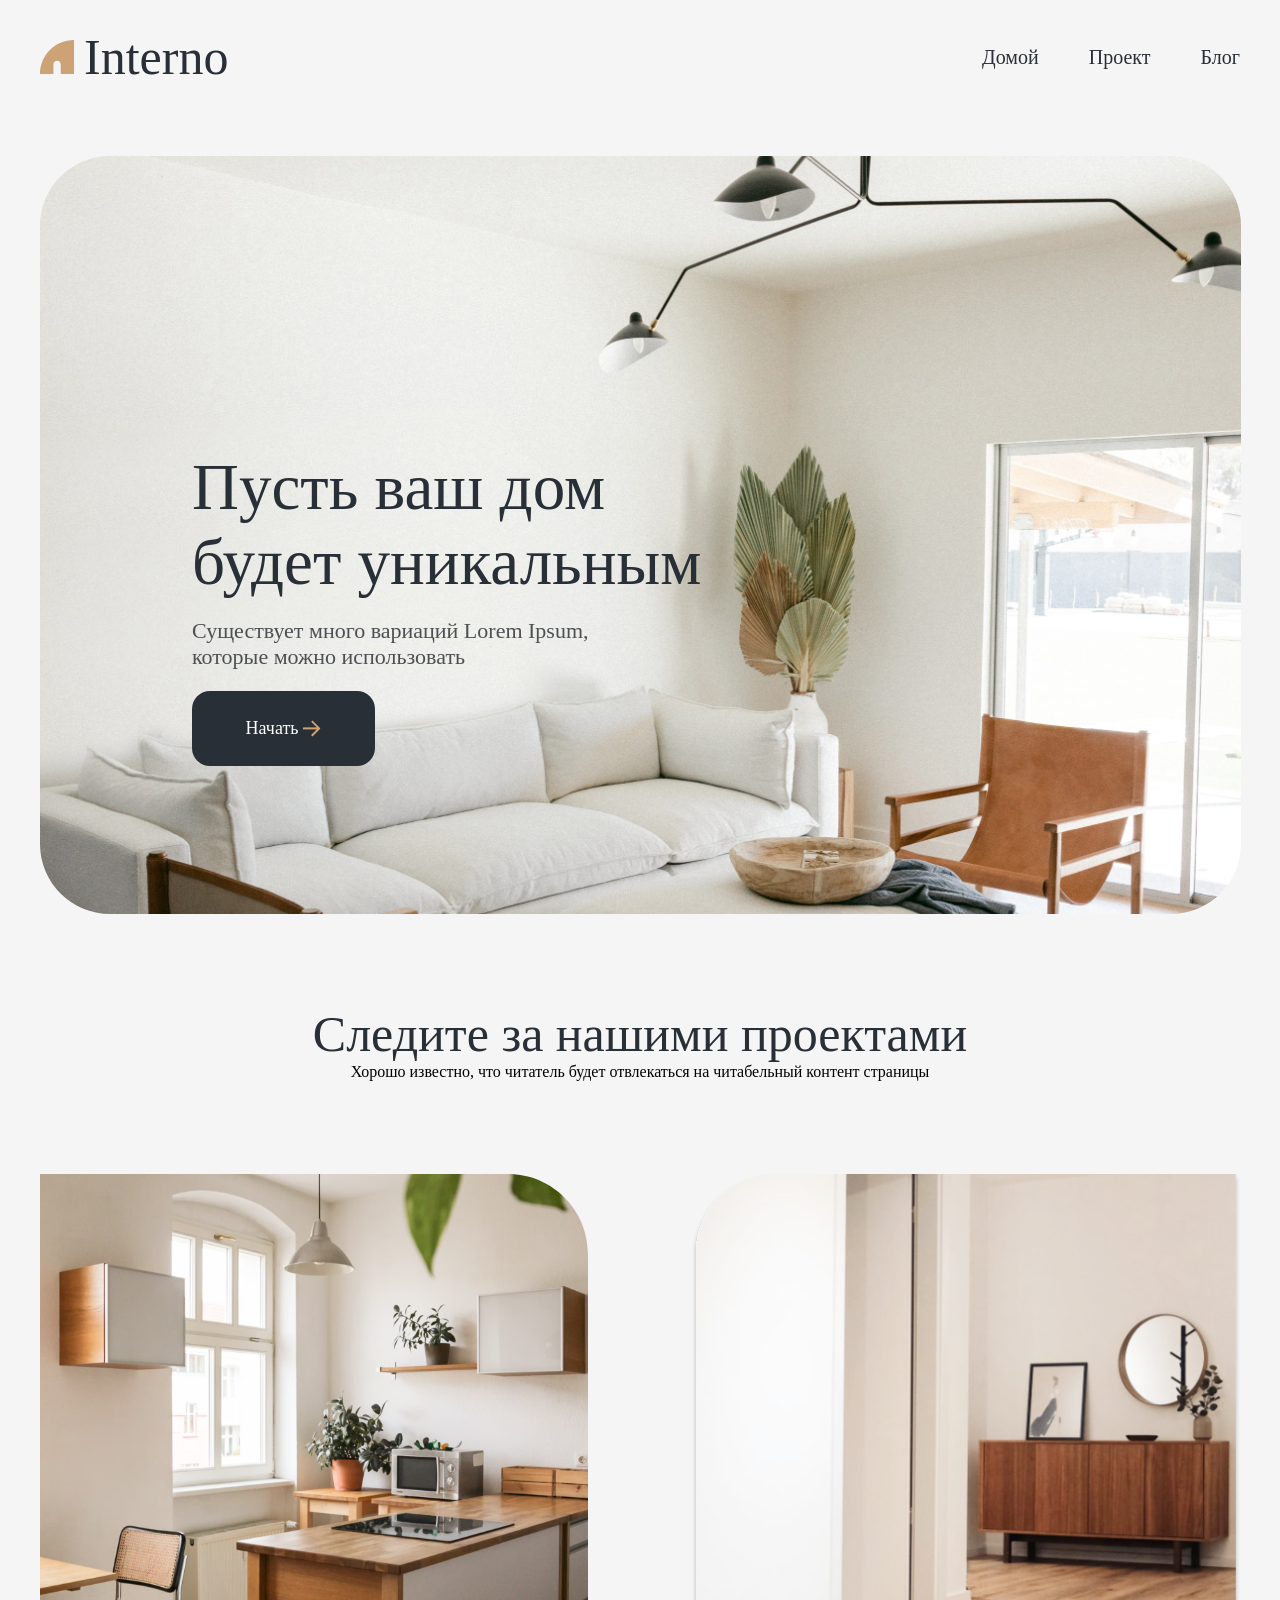
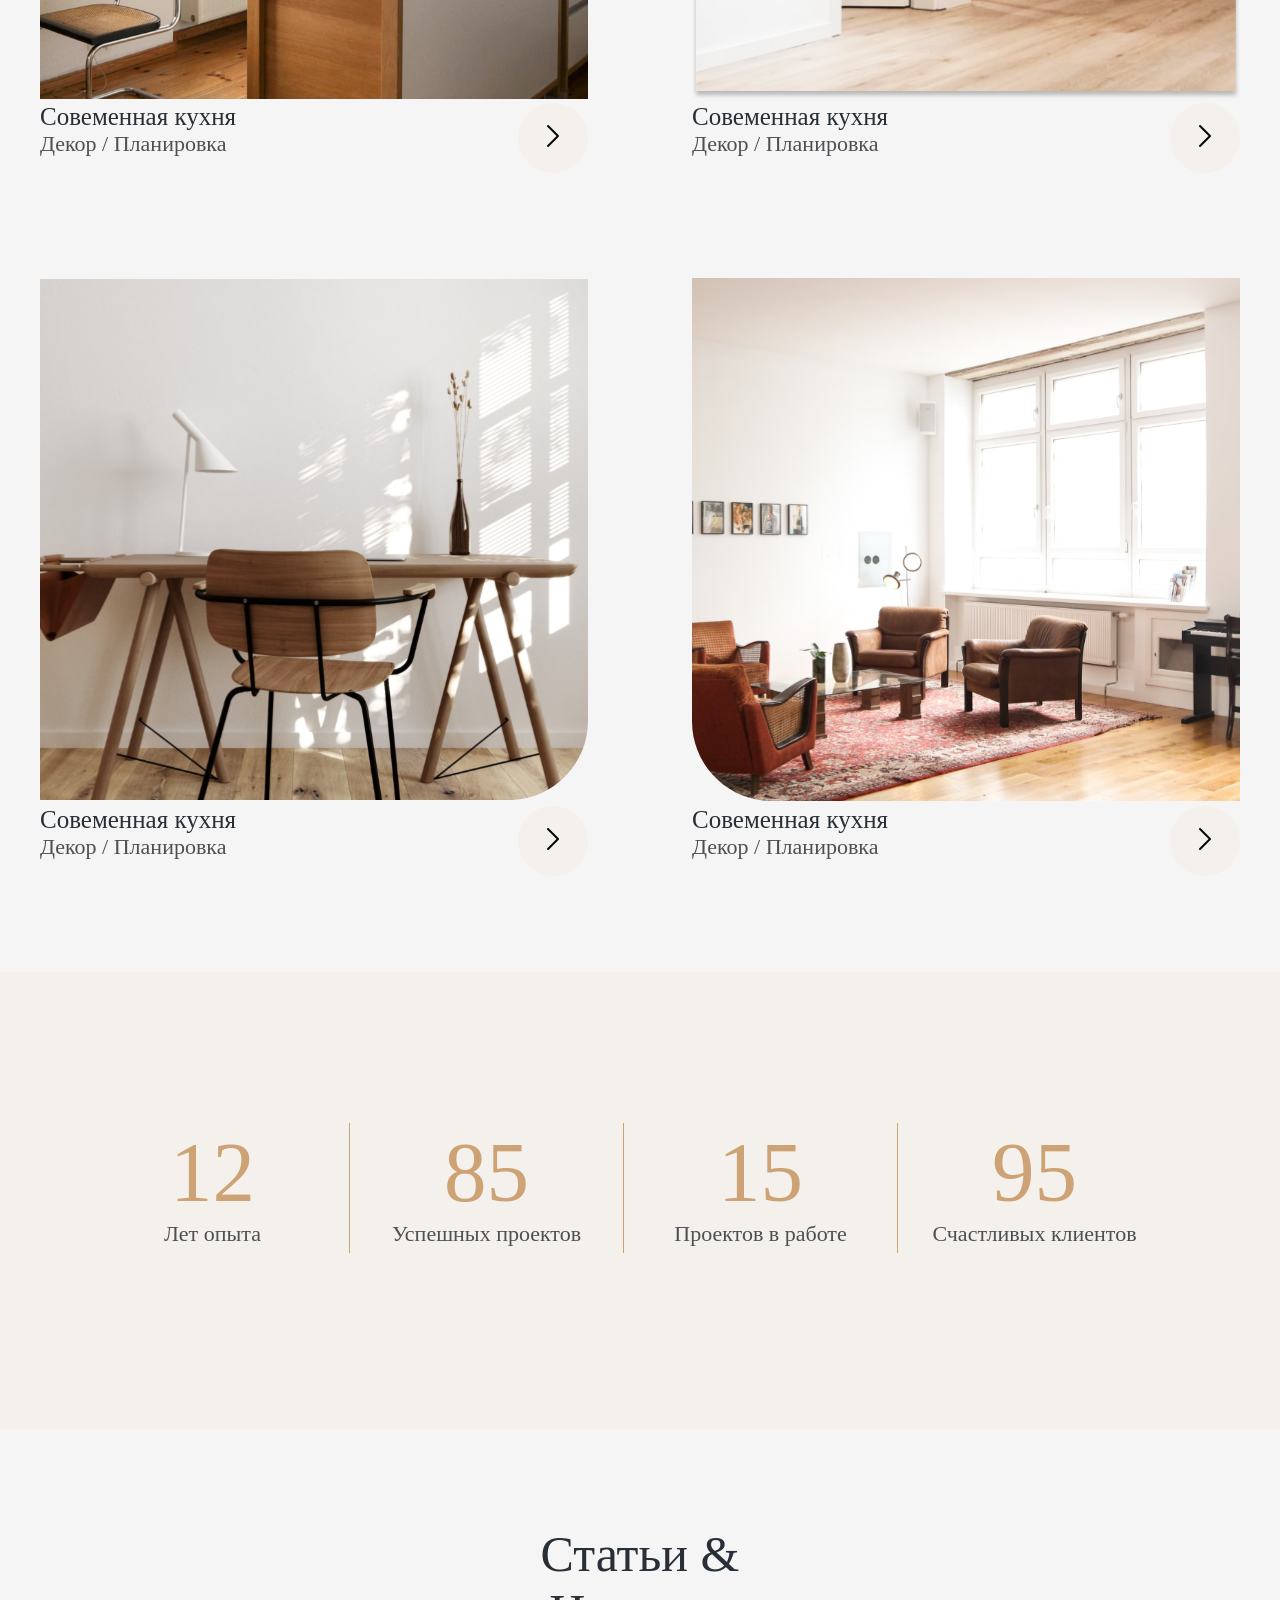
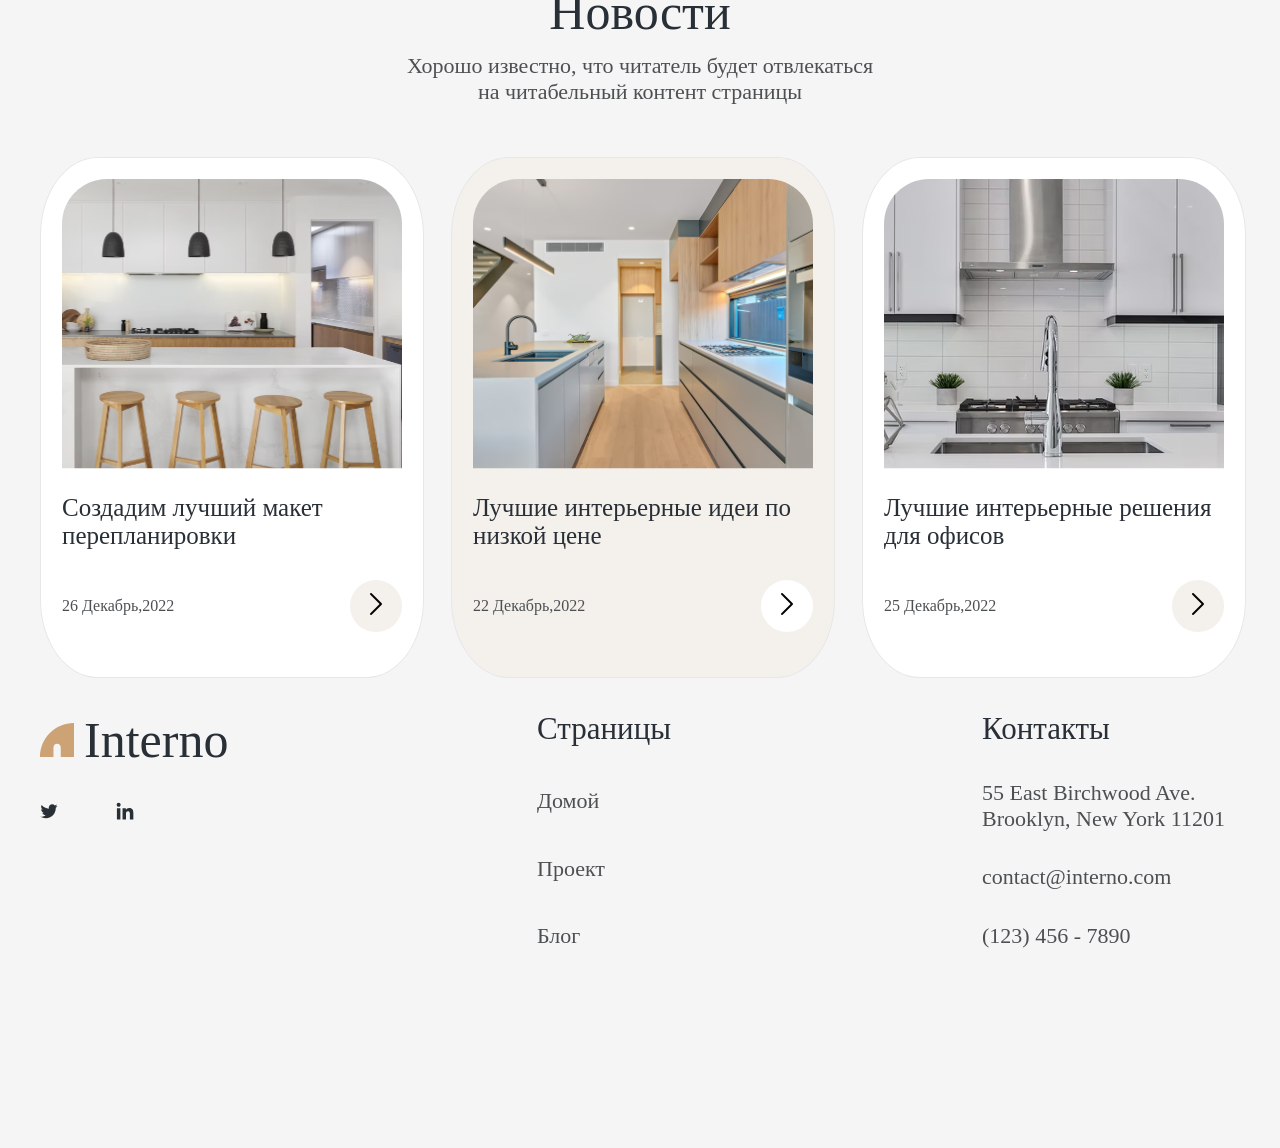
==== index.html @ eb4d1f4d "Add all files to remote repository" ====
<!DOCTYPE html>
<html lang="en">
  <head>
    <meta charset="UTF-8" />
    <meta name="viewport" content="width=device-width, initial-scale=1.0" />
    <title>Document</title>
    <link rel="stylesheet" href="style.css" />
  </head>
  <body>
    <div class="box-content">
      <nav class="nav container">
        <div class="nav_header">
          <img src="Img/Logo.svg" alt="" class="nav_logo" />
          <div class="nav_name">Interno</div>
        </div>
        <div class="nav_items">
          <a href="#" class="nav_item">Домой</a>
          <a href="#" class="nav_item">Проект</a>
          <a href="#" class="nav_item">Блог</a>
        </div>
      </nav>
      <div class="home container">
        <img src="Img/Images.svg" alt="" / class="home_img">
        <div class="home_content">
          <p class="home_heading">Пусть ваш дом будет уникальным</p>
          <p class="home_info">
            Существует много вариаций Lorem Ipsum, которые можно использовать
          </p>
          <button class="home_btn">
            Начать
            <img src="Img/Vector.png" alt="" class="home_arrow" />
          </button>
        </div>
      </div>
      <div class="proj_section-heading container">
        <p class="proj_heading">Следите за нашими проектами</p>
        <p class="proj_content">
          Хорошо известно, что читатель будет отвлекаться на читабельный контент
          страницы
        </p>
      </div>
      <div class="project container">
        <div class="project_items">
          <img src="Img/Proj1.svg" alt="" class="project_img" />
          <div class="project_item_container">
            <div class="project_item-content">
              <h4 class="project_item-name">Совеменная кухня</h4>
              <p class="project_item-info">Декор / Планировка</p>
            </div>
            <button class="project_item-button">
              <img src="Img/arrow.png" alt="" class="project_btn-arrow" />
            </button>
          </div>
        </div>
        <div class="project_items">
          <img src="Img/Proj2.svg" alt="" class="project_img" />
          <div class="project_item_container">
            <div class="project_item-content">
              <h4 class="project_item-name">Совеменная кухня</h4>
              <p class="project_item-info">Декор / Планировка</p>
            </div>
            <button class="project_item-button">
              <img src="Img/arrow.png" alt="" class="project_btn-arrow" />
            </button>
          </div>
        </div>
        <div class="project_items">
          <img src="Img/Proj3.svg" alt="" class="project_img" />
          <div class="project_item_container">
            <div class="project_item-content">
              <h4 class="project_item-name">Совеменная кухня</h4>
              <p class="project_item-info">Декор / Планировка</p>
            </div>
            <button class="project_item-button">
              <img src="Img/arrow.png" alt="" class="project_btn-arrow" />
            </button>
          </div>
        </div>
        <div class="project_items">
          <img src="Img/Proj4.svg" alt="" class="project_img" />
          <div class="project_item_container">
            <div class="project_item-content">
              <h4 class="project_item-name">Совеменная кухня</h4>
              <p class="project_item-info">Декор / Планировка</p>
            </div>
            <button class="project_item-button">
              <img src="Img/arrow.png" alt="" class="project_btn-arrow" />
            </button>
          </div>
        </div>
      </div>
      <div class="achievments">
        <div class="achievments_box">
          <p class="achievments_number">12</p>
          <p class="achievments_descr">Лет опыта</p>
        </div>
        <div class="achievments_line"></div>
        <div class="achievments_box">
          <p class="achievments_number">85</p>
          <p class="achievments_descr">Успешных проектов</p>
        </div>
        <div class="achievments_line"></div>
        <div class="achievments_box">
          <p class="achievments_number">15</p>
          <p class="achievments_descr">Проектов в работе</p>
        </div>
        <div class="achievments_line"></div>
        <div class="achievments_box">
          <p class="achievments_number">95</p>
          <p class="achievments_descr">Счастливых клиентов</p>
        </div>
      </div>
      <div class="blog container">
        <div class="blog_content">
          <p class="blog_heading">Статьи & Новости</p>
          <p class="blog_info">
            Хорошо известно, что читатель будет отвлекаться на читабельный
            контент страницы
          </p>
        </div>
        <div class="blog_articles">
          <div class="blog_articles-item">
            <img src="Img/News1.svg" alt="" class="blog_articles-img" />
            <div class="blog_articles-heading">
              Создадим лучший макет перепланировки
            </div>
            <div class="blog_articles-footer">
              <div class="blog_articles-text">26 Декабрь,2022</div>
              <button class="blog_articles-btn">
                <img src="Img/arrow.png" alt="" class="blog_articles-arrow" />
              </button>
            </div>
          </div>
          <div class="blog_articles-item">
            <img src="Img/News2.svg" alt="" class="blog_articles-img" />
            <div class="blog_articles-heading">
              Лучшие интерьерные идеи по низкой цене
            </div>
            <div class="blog_articles-footer">
              <div class="blog_articles-text">22 Декабрь,2022</div>
              <button class="blog_articles-btn-2">
                <img src="Img/arrow.png" alt="" class="blog_articles-arrow" />
              </button>
            </div>
          </div>
          <div class="blog_articles-item">
            <img src="Img/News3.svg" alt="" class="blog_articles-img" />
            <div class="blog_articles-heading">
              Лучшие интерьерные решения для офисов
            </div>
            <div class="blog_articles-footer">
              <div class="blog_articles-text">25 Декабрь,2022</div>
              <button class="blog_articles-btn">
                <img src="Img/arrow.png" alt="" class="blog_articles-arrow" />
              </button>
            </div>
          </div>
        </div>
      </div>
      <footer class="footer container">
        <div class="footer_links">
          <div class="nav_header">
            <img src="Img/Logo.svg" alt="" class="nav_logo" />
            <div class="nav_name">Interno</div>
          </div>
          <div class="footer_websites">
            <img src="Img/twit.svg" alt="" />
            <img src="Img/inst.svg" alt="" />
          </div>
        </div>
        <div class="footer_pages">
          <ul>
            <li class="footer_pages-items">Страницы</li>
            <li class="footer_pages-items">Домой</li>
            <li class="footer_pages-items">Проект</li>
            <li class="footer_pages-items">Блог</li>
          </ul>
        </div>
        <div class="footer_contacts">
          <ul>
            <li class="footer_contacts-items">Контакты</li>
            <li class="footer_contacts-items">
              55 East Birchwood Ave. Brooklyn, New York 11201
            </li>
            <li class="footer_contacts-items">contact@interno.com</li>
            <li class="footer_contacts-items">(123) 456 - 7890</li>
          </ul>
        </div>
      </footer>
    </div>

    <script src="vue.js"></script>
  </body>
</html>
---- style.css ----
* {
  margin: 0;
  padding: 0;
  text-decoration: none;
  font-weight: 500;
  font-family: "Antic Didone", serif;
}

body {
  background-color: #f5f5f5;
}

ul, li {
  list-style-type: none;
}

.box-content {
  overflow: hidden;
}

.container {
  padding-left: calc(50% - 600px);
  padding-right: calc(50% - 600px);
}

.nav {
  margin-top: 32px;
  position: relative;
  display: flex;
  justify-content: space-between;
  align-items: center;
  height: 50px;
  gap: 700px;
}
.nav_header {
  display: flex;
  gap: 10px;
}
.nav_name {
  width: 133px;
  font-size: 50px;
  color: #292F36;
}
.nav_logo img {
  width: 34px;
  height: 34px;
}
.nav_items {
  display: flex;
  justify-content: space-between;
  width: 258px;
}
.nav_item {
  font-size: 20px;
  color: #292F36;
}

.home {
  margin-top: 74px;
  height: 758px;
}
.home_img {
  position: inherit;
}
.home_content {
  position: absolute;
  top: 50%;
  left: 15%;
}
.home_heading {
  color: #292F36;
  font-size: 65px;
  width: 525px;
  margin-bottom: 18px;
}
.home_info {
  color: #4D5053;
  font-size: 22px;
  width: 433px;
  margin-bottom: 21px;
}
.home_btn {
  color: #FFFFFF;
  font-size: 18px;
  border: none;
  border-radius: 18px;
  background-color: #292F36;
  width: 183px;
  height: 75px;
  display: flex;
  gap: 4.91px;
  align-items: center;
  justify-content: center;
}

.proj_section-heading {
  display: flex;
  flex-direction: column;
  text-align: center;
  margin-top: 91px;
  margin-bottom: 93px;
}

.proj_heading {
  font-size: 50px;
  color: #292F36;
}

.proj_info {
  font-size: 22px;
  color: #4D5053;
}

.project {
  display: flex;
  flex-wrap: wrap;
  gap: 104px;
}
pos .project_items {
  width: 619px;
  height: 549px;
}
.project_item_container {
  display: flex;
  justify-content: space-between;
  flex-wrap: wrap;
  gap: 104px;
}
.project_img {
  height: 525px;
  width: 548px;
}
.project_item-info {
  color: #4D5053;
  font-size: 22px;
}
.project_item-name {
  color: #292F36;
  font-size: 25px;
}
.project_item-button {
  background-color: #F4F0EC;
  border: none;
  width: 70px;
  height: 70px;
  border-radius: 100px;
}
.project__btn-arrow {
  height: 18px;
  width: 8px;
}

.achievments {
  display: flex;
  justify-content: center;
  align-self: center;
  height: 457px;
  background-color: #F4F0EC;
  margin-top: 96px;
}
.achievments_number {
  color: #CDA274;
  font-size: 85px;
}
.achievments_descr {
  color: #4D5053;
  font-size: 22px;
}
.achievments_box {
  margin-top: 151px;
  width: 207px;
  text-align: center;
  margin-right: 33px;
}
.achievments_line {
  margin-top: 151px;
  width: 1px;
  height: 130px;
  background-color: #CDA274;
  margin-right: 33px;
}

.blog_content {
  margin-top: 96px;
  margin-bottom: 52px;
  display: flex;
  flex-direction: column;
  align-items: center;
  text-align: center;
}
.blog_heading {
  font-size: 50px;
  color: #292F36;
  width: 362px;
}
.blog_info {
  margin-top: 12px;
  width: 481px;
  font-size: 22px;
  color: #4D5053;
}
.blog_articles {
  height: 521px;
  display: flex;
  gap: 27px;
}
.blog_articles-item {
  border: 1px solid #E7E7E7;
  background-color: #F4F0EC;
  border-radius: 15%;
  width: 382px;
}
.blog_articles-item:first-child {
  background-color: #FFFFFF;
  border: 1px solid #E7E7E7;
  border-radius: 15%;
  width: 382px;
}
.blog_articles-item:last-child {
  background-color: #FFFFFF;
  border: 1px solid #E7E7E7;
  border-radius: 15%;
  width: 382px;
}
.blog_articles-img {
  padding: 21px 21px 21px 21px;
}
.blog_articles-heading {
  font-size: 25px;
  color: #292F36;
  margin: 0 21px;
}
.blog_articles-footer {
  margin: 30px 21px 21px 21px;
  display: flex;
  align-items: center;
  justify-content: space-between;
}
.blog_articles-text {
  font-size: 16px;
  color: #4D5053;
}
.blog_articles-btn {
  width: 52px;
  height: 52px;
  background-color: #F4F0EC;
  border-radius: 50%;
  border: none;
}
.blog_articles-btn-2 {
  width: 52px;
  height: 52px;
  background-color: #FFFFFF;
  border-radius: 50%;
  border: none;
}

.footer {
  margin-top: 33px;
  display: flex;
  justify-content: space-between;
  height: 437px;
}
.footer_links {
  display: flex;
  flex-direction: column;
}
.footer_websites img {
  margin-top: 31px;
  margin-right: 54px;
  width: 18px;
  height: 22px;
}
.footer_pages {
  width: 125px;
}
.footer_pages-items {
  font-size: 22px;
  color: #4D5053;
}
.footer_pages ul {
  display: flex;
  flex-direction: column;
  justify-content: space-between;
  height: 238px;
}
.footer_pages-items:first-child {
  font-size: 31px;
  color: #292F36;
}
.footer_contacts {
  width: 258px;
}
.footer_contacts-items {
  font-size: 22px;
  color: #4D5053;
}
.footer_contacts ul {
  display: flex;
  flex-direction: column;
  justify-content: space-between;
  height: 238px;
}
.footer_contacts-items:first-child {
  font-size: 31px;
  color: #292F36;
}/*# sourceMappingURL=style.css.map */
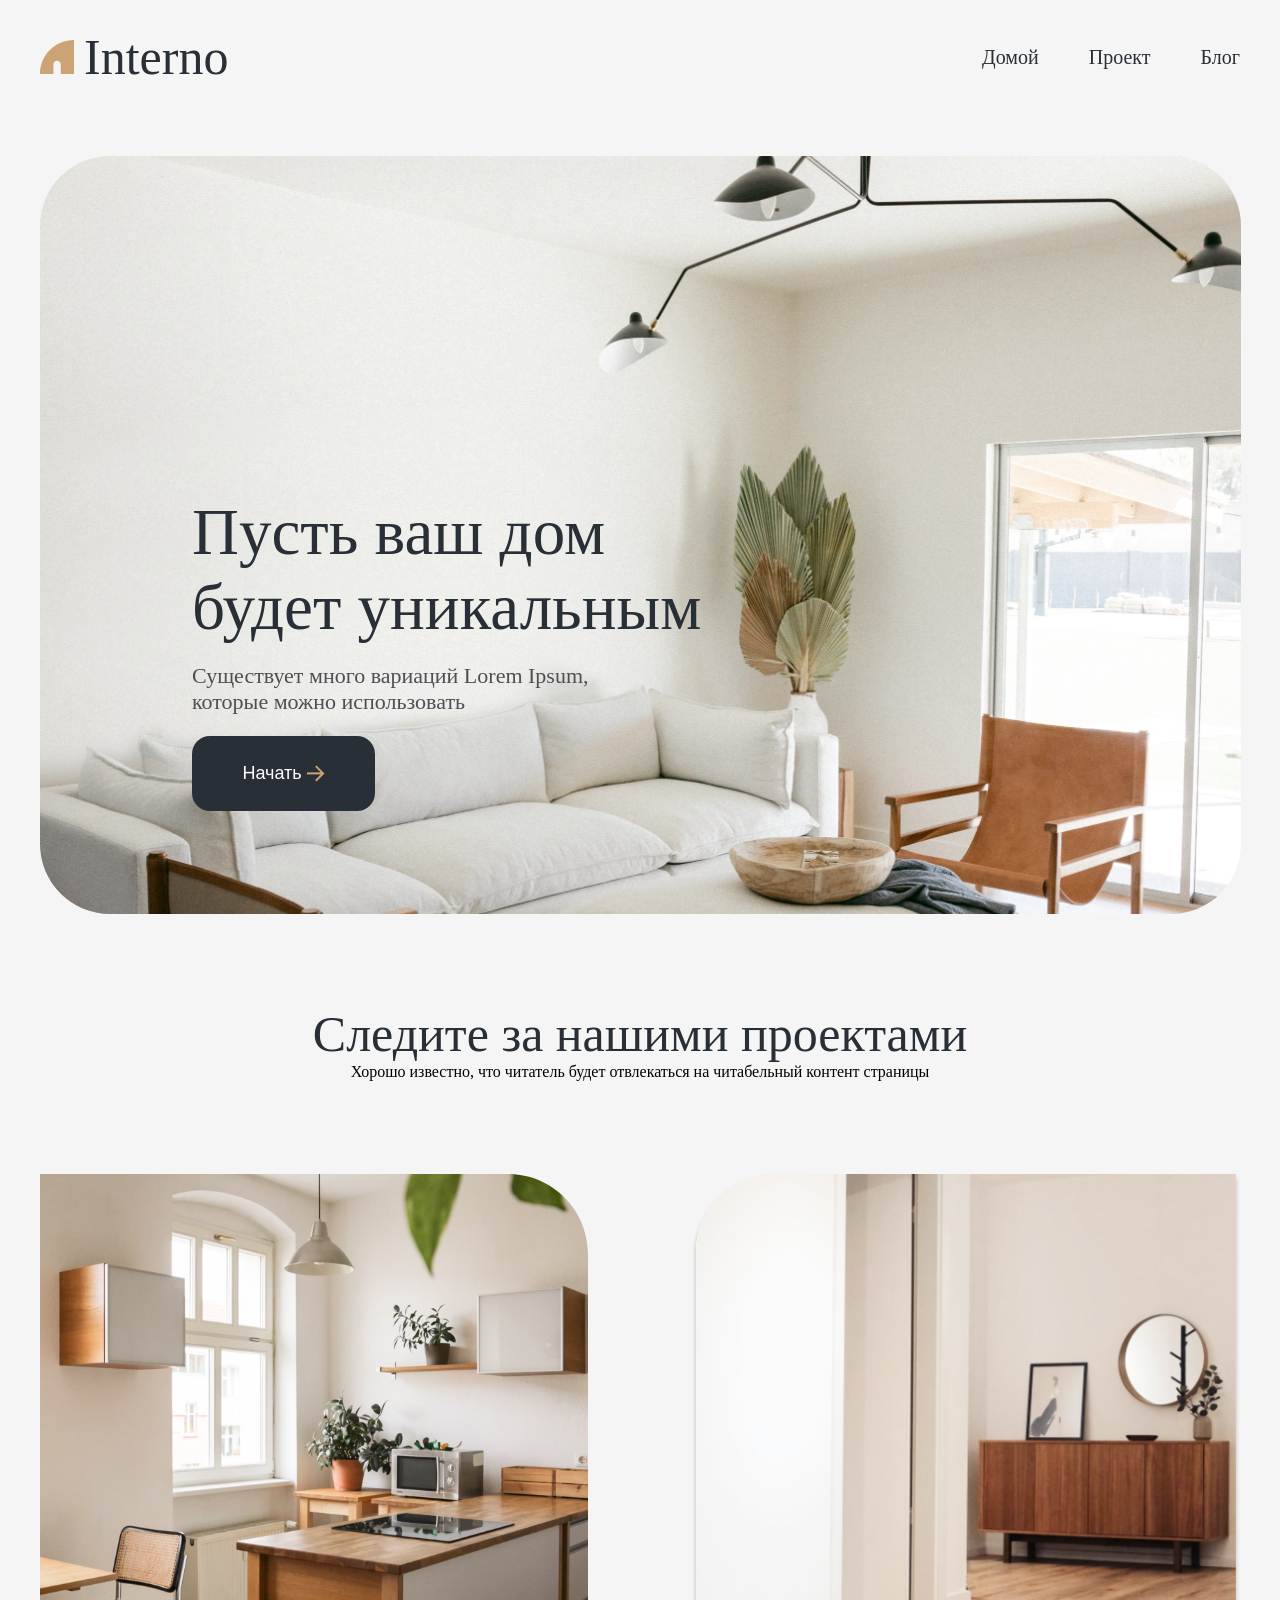
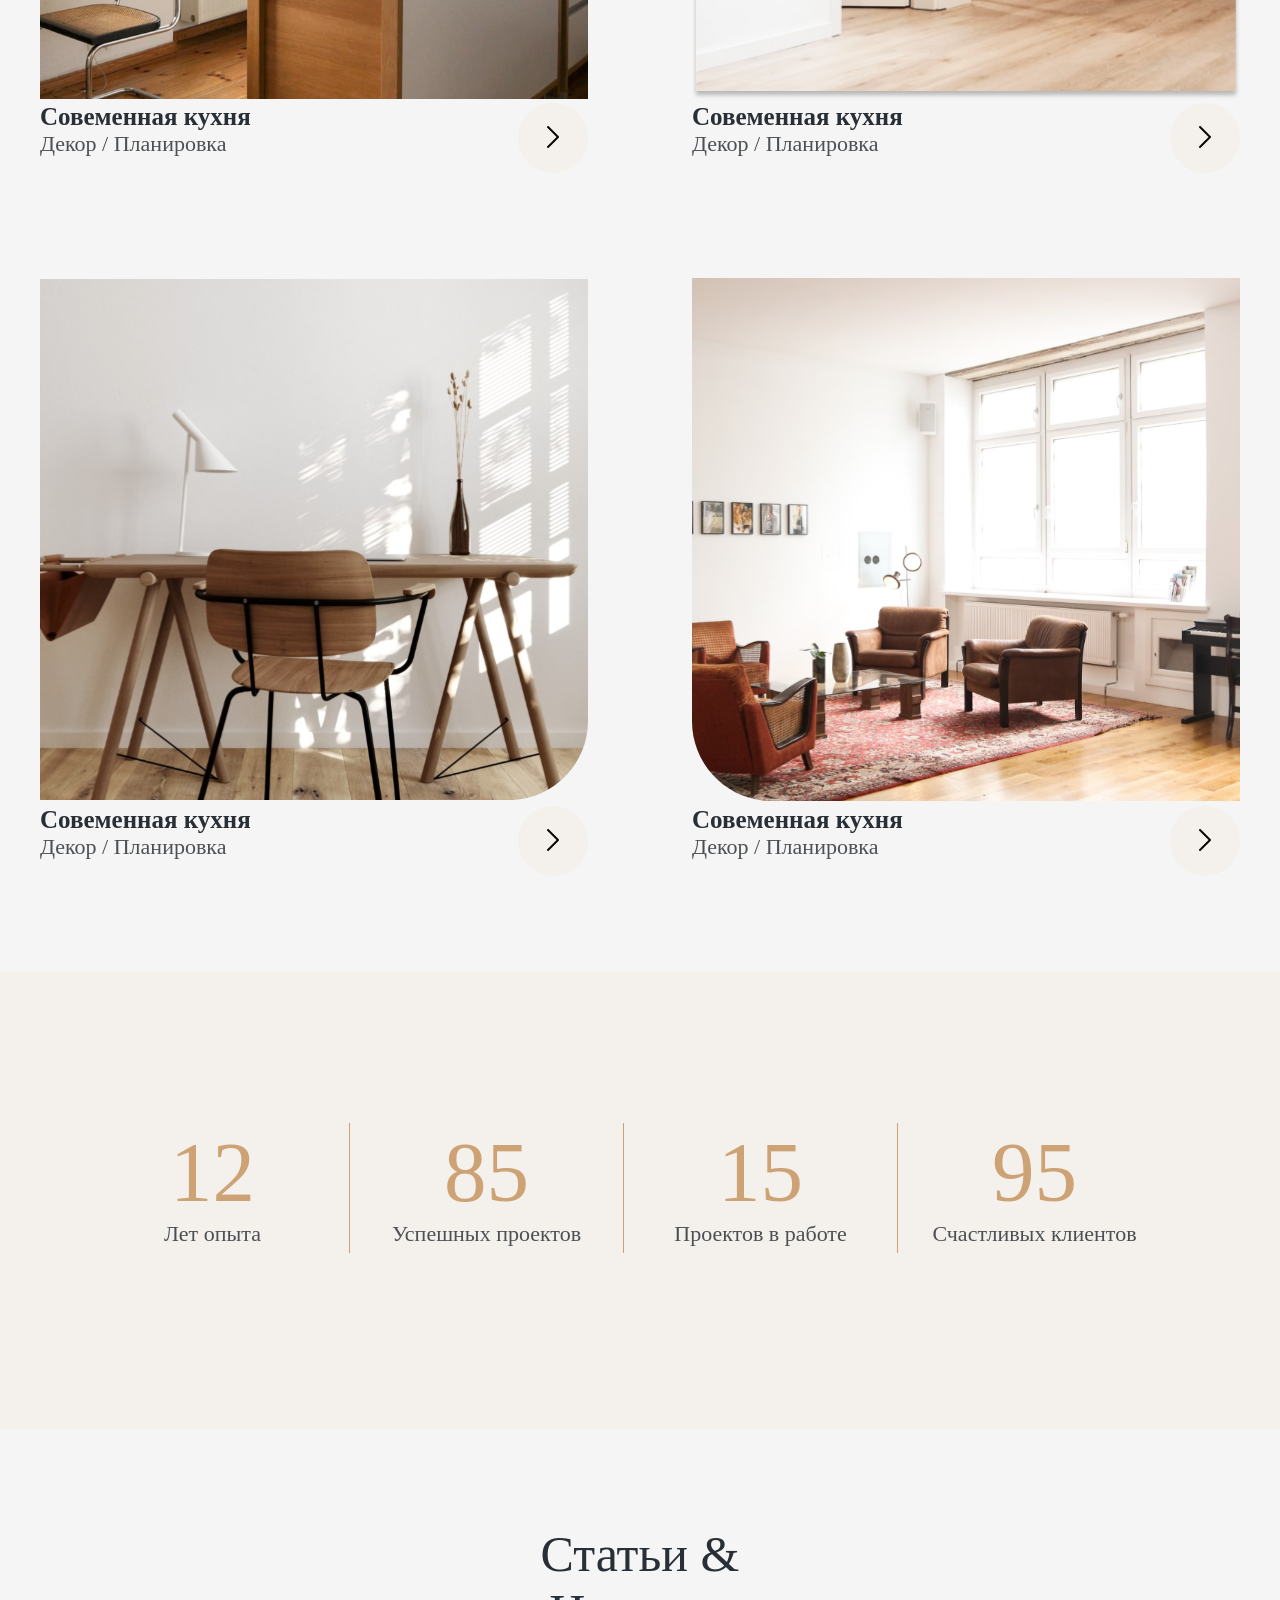
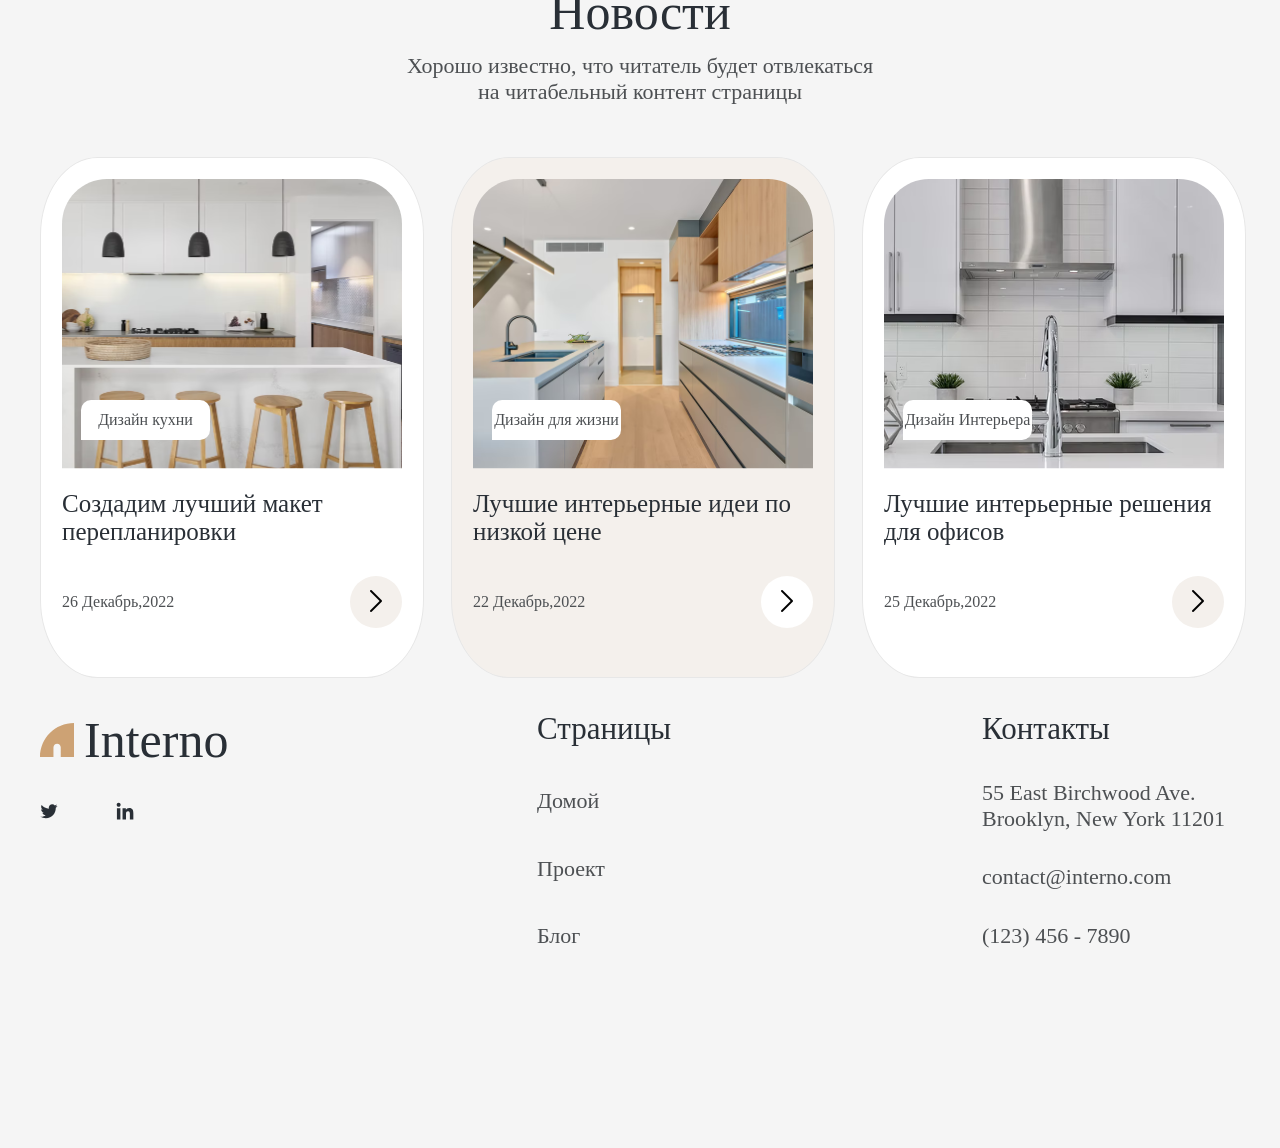
==== commit 1b984833: "Last changes" ====
--- a/index.html
+++ b/index.html
@@ -6,7 +6,7 @@
     <title>Document</title>
     <link rel="stylesheet" href="style.css" />
   </head>
-  <body>
+  <body class="dm-serif-display-regula">
     <div class="box-content">
       <nav class="nav container">
         <div class="nav_header">
@@ -121,6 +121,7 @@
         <div class="blog_articles">
           <div class="blog_articles-item">
             <img src="Img/News1.svg" alt="" class="blog_articles-img" />
+            <div class="blog_articles-img-Text">Дизайн кухни</div>
             <div class="blog_articles-heading">
               Создадим лучший макет перепланировки
             </div>
@@ -133,6 +134,7 @@
           </div>
           <div class="blog_articles-item">
             <img src="Img/News2.svg" alt="" class="blog_articles-img" />
+            <div class="blog_articles-img-Text">Дизайн для жизни</div>
             <div class="blog_articles-heading">
               Лучшие интерьерные идеи по низкой цене
             </div>
@@ -145,6 +147,7 @@
           </div>
           <div class="blog_articles-item">
             <img src="Img/News3.svg" alt="" class="blog_articles-img" />
+            <div class="blog_articles-img-Text">Дизайн Интерьера</div>
             <div class="blog_articles-heading">
               Лучшие интерьерные решения для офисов
             </div>
--- a/style.css
+++ b/style.css
@@ -2,12 +2,11 @@
   margin: 0;
   padding: 0;
   text-decoration: none;
-  font-weight: 500;
-  font-family: "Antic Didone", serif;
 }
 
 body {
   background-color: #f5f5f5;
+  font-family: "DM Serif Display", serif;
 }
 
 ul, li {
@@ -60,11 +59,12 @@
   height: 758px;
 }
 .home_img {
-  position: inherit;
+  position: relative;
+  display: flex;
 }
 .home_content {
   position: absolute;
-  top: 50%;
+  top: 55%;
   left: 15%;
 }
 .home_heading {
@@ -224,6 +224,22 @@
 }
 .blog_articles-img {
   padding: 21px 21px 21px 21px;
+  display: flex;
+  position: relative;
+}
+.blog_articles-img-Text {
+  position: absolute;
+  background-color: #FFFFFF;
+  font-size: 16px;
+  width: 129px;
+  height: 40px;
+  color: #4D5053;
+  display: flex;
+  align-items: center;
+  justify-content: center;
+  margin-left: 40px;
+  margin-top: -90px;
+  border-radius: 10px 10px 10px 0;
 }
 .blog_articles-heading {
   font-size: 25px;
